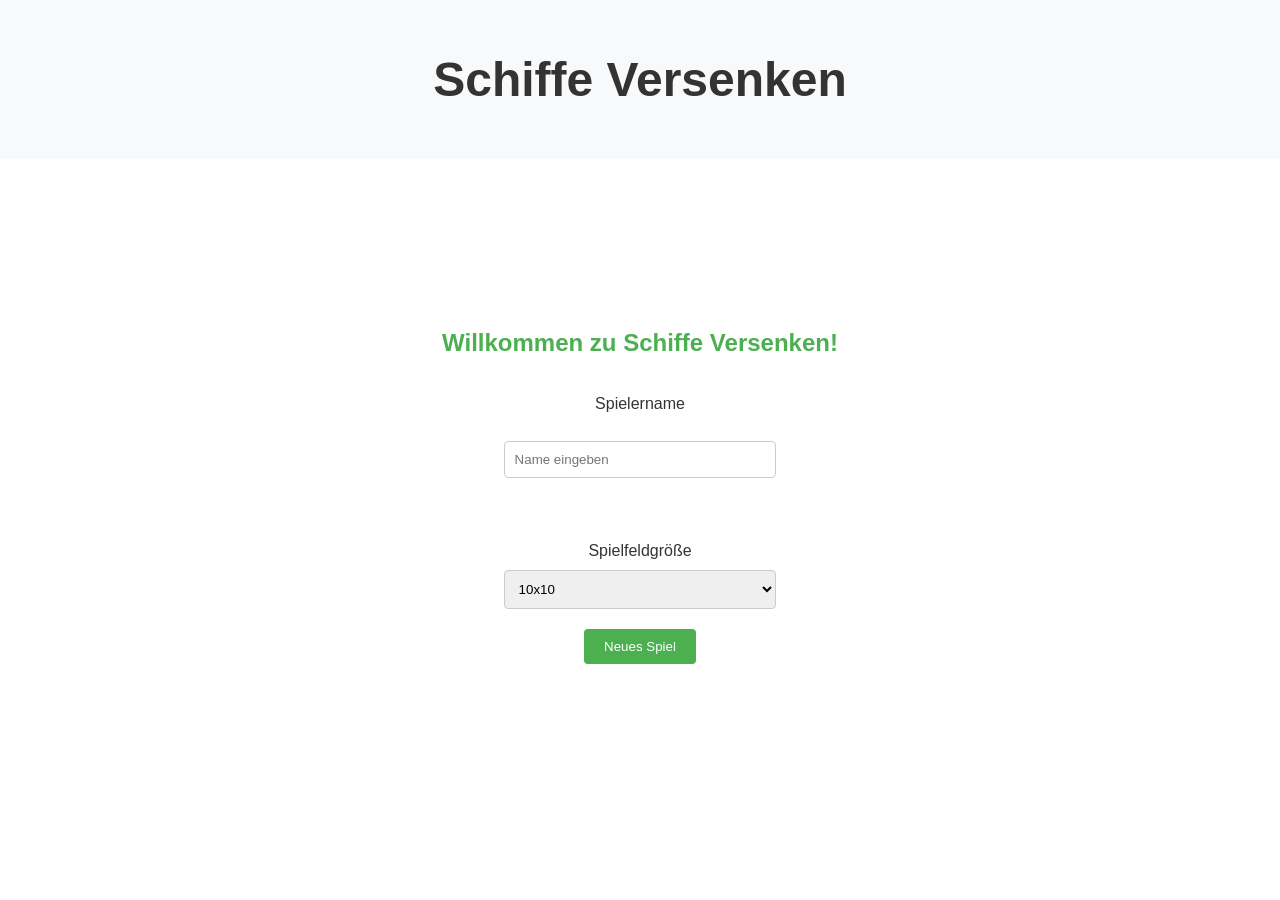
==== index.html @ b178c29c "Testing out Git repository" ====
<!DOCTYPE html>
<html lang="en">
<head>
	<meta charset="UTF-8">
	<meta name="viewport" content="width=, initial-scale=1.0">
	<title>Schiffe Versenken - Startseite</title>
	<link rel="stylesheet" href="style.css">
</head>
<body>
	<header>
		<h1>Schiffe Versenken</h1>
	</header>
	<main>
		<h2>Willkommen zu Schiffe Versenken!</h2>

		<br>

		<label for="player-name">Spielername</label>
		<br>
		<input type="text" id="player-name" placeholder="Name eingeben">
		
		<br><br><br>

		<label for="board-size">Spielfeldgröße</label>
		<select id="board-size">
			<option value="8">8x8</option>
			<option value="10" selected>10x10</option>
			<option value="12">12x12</option>
		</select>

		<button id="new-game-button">Neues Spiel</button>
	</main>	
	<script>
		document.getElementById('new-game-button').addEventListener('click', function() {
			const playerName = document.getElementById('player-name').value;
			const boardSize = document.getElementById('board-size').value;

			localStorage.setItem('playerName', playerName);
			localStorage.setItem('boardSize', boardSize);

			const url = `game.html`;
			window.location.href = url;
		});
	</script>
</body>
</html>
---- style.css ----
body {
	margin: 0;
	font-family:'Segoe UI', Tahoma, Geneva, Verdana, sans-serif;
	background-color: #ffffff;
	color: #333333;
}

main {
	padding: 20px;
	padding-top: 150px;
	display: flex;
	align-items: center;
	justify-content: center;
	flex-direction: column;
}

header {
	background-color: #f8f9fa;
	padding: 20px;
	text-align: center;
	font-size: 24px;
	font-weight: bold;
}

section {
	display: flex;
	gap: 50px;
	justify-content: center;
	align-items: center;
}

h2 {
	margin-bottom: 20px;
	color: #4CAF50;
	font-weight:600;
}

input[type="text"], input[type="password"] {
	width: 22%;
	padding: 10px;
	margin: 10px 0;
	border: 1px solid #ccc;
	border-radius: 4px;
	box-sizing: border-box;
}

select {
	width: 22%;
	padding: 10px;
	margin: 10px 0;
	border: 1px solid #ccc;
	border-radius: 4px;
	box-sizing: border-box;
}

button {
	background-color: #4CAF50;
	color: white;
	padding: 10px 20px;
	margin: 10px 0;
	border: none;
	border-radius: 4px;
	cursor: pointer;
}

button:hover {
	background-color: #45a049;
}


/* Grid Board Styles */
.gridboard {
	display: grid;
	gap: 2px;
	margin-top: 20px;
}
.grid-cell {
	width: 40px;
	height: 40px;
	background-color: #e0e0e0;
	border: 1px solid #ccc;
	display: flex;
	align-items: center;
	justify-content: center;
	cursor: pointer;
}
.grid-cell:hover {
	background-color: #d0d0d0;
}
.grid-cell.hit {
	background-color: red;
}
.grid-cell.miss {
	background-color: lightblue;
}
#displayPlayers {
	margin-top: 20px;
	font-size: 18px;
}
#player1Name, #player2Name {
	font-weight: bold;
}
#boardSizeDisplay {
	margin-top: 10px;
	font-size: 16px;
}
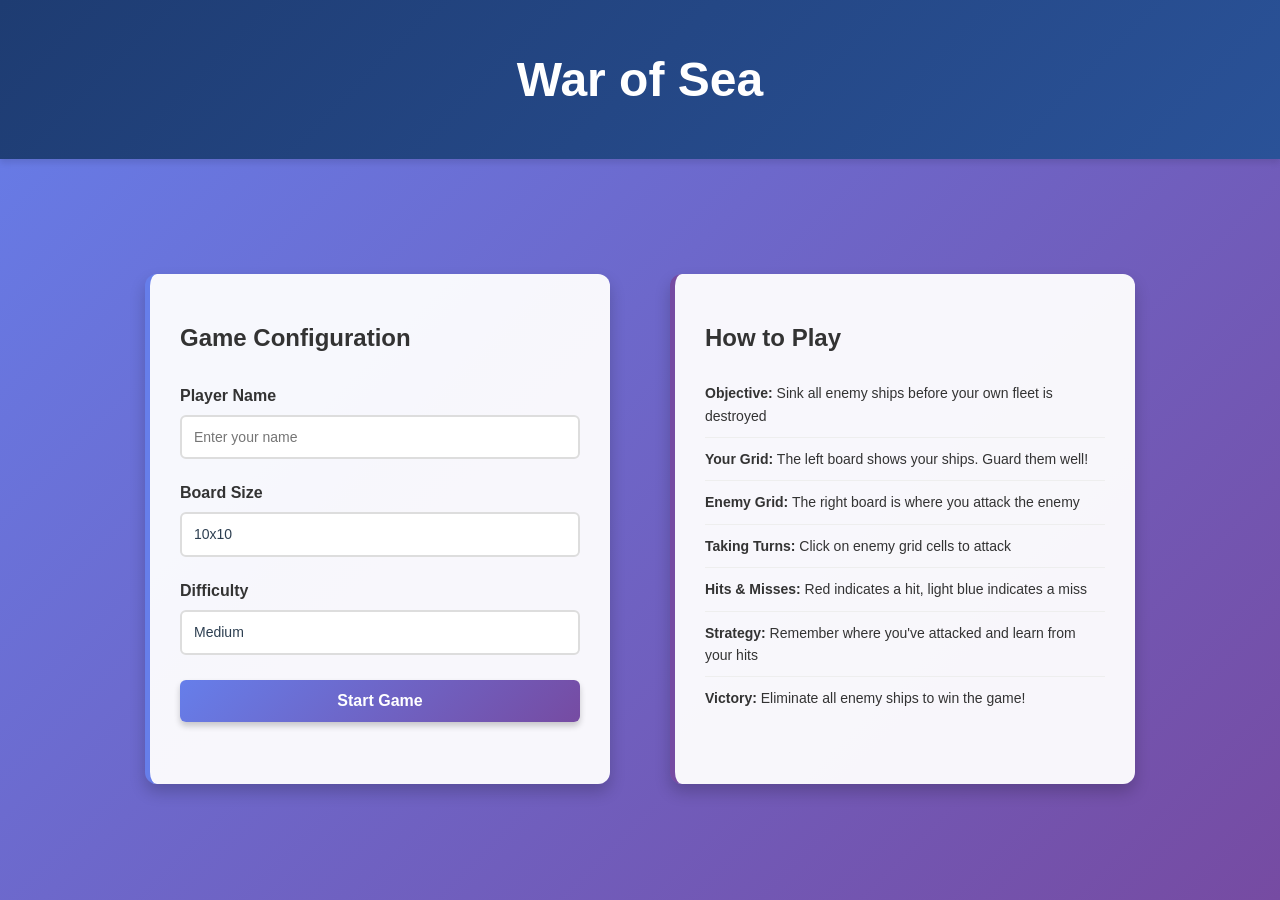
==== commit 7d3db012: "Finished the first Version" ====
--- a/index.html
+++ b/index.html
@@ -2,45 +2,134 @@
 <html lang="en">
 <head>
 	<meta charset="UTF-8">
-	<meta name="viewport" content="width=, initial-scale=1.0">
-	<title>Schiffe Versenken - Startseite</title>
+	<meta name="viewport" content="width=device-width, initial-scale=1.0">
+	<title>War of Sea - Startseite</title>
 	<link rel="stylesheet" href="style.css">
 </head>
 <body>
+
 	<header>
-		<h1>Schiffe Versenken</h1>
+		<h1>War of Sea</h1>
 	</header>
-	<main>
-		<h2>Willkommen zu Schiffe Versenken!</h2>
 
-		<br>
+	<main style="display: flex; gap: 60px; flex-direction: row; align-items: center; justify-content: center; padding-top: 20px; min-height: calc(100vh - 200px);">
 
-		<label for="player-name">Spielername</label>
-		<br>
-		<input type="text" id="player-name" placeholder="Name eingeben">
-		
-		<br><br><br>
+		<!-- Configuration Section -->
+		<div class="config-section">
+			<h2>Game Configuration</h2>
 
-		<label for="board-size">Spielfeldgröße</label>
-		<select id="board-size">
-			<option value="8">8x8</option>
-			<option value="10" selected>10x10</option>
-			<option value="12">12x12</option>
-		</select>
+			<label for="player-name">Player Name</label>
+			<input type="text" id="player-name" placeholder="Enter your name">
 
-		<button id="new-game-button">Neues Spiel</button>
-	</main>	
+			<!-- Board Size -->
+			<label>Board Size</label>
+			<div class="custom-select" id="board-size" data-value="10">
+				<div class="custom-select__trigger">
+					<span class="custom-select__value">10x10</span>
+				</div>
+				<div class="custom-select__options">
+					<div class="custom-select__option" data-value="8">8x8</div>
+					<div class="custom-select__option selected" data-value="10">10x10</div>
+					<div class="custom-select__option" data-value="12">12x12</div>
+				</div>
+			</div>
+
+			<!-- Difficulty -->
+			<label>Difficulty</label>
+			<div class="custom-select" id="difficulty" data-value="medium">
+				<div class="custom-select__trigger">
+					<span class="custom-select__value">Medium</span>
+				</div>
+				<div class="custom-select__options">
+					<div class="custom-select__option" data-value="easy">Easy</div>
+					<div class="custom-select__option selected" data-value="medium">Medium</div>
+				</div>
+			</div>
+
+			<button id="new-game-button">Start Game</button>
+		</div>
+
+		<!-- Instructions Section -->
+		<div class="instructions-section">
+			<h2>How to Play</h2>
+			<ul>
+				<li><strong>Objective:</strong> Sink all enemy ships before your own fleet is destroyed</li>
+				<li><strong>Your Grid:</strong> The left board shows your ships. Guard them well!</li>
+				<li><strong>Enemy Grid:</strong> The right board is where you attack the enemy</li>
+				<li><strong>Taking Turns:</strong> Click on enemy grid cells to attack</li>
+				<li><strong>Hits & Misses:</strong> Red indicates a hit, light blue indicates a miss</li>
+				<li><strong>Strategy:</strong> Remember where you've attacked and learn from your hits</li>
+				<li><strong>Victory:</strong> Eliminate all enemy ships to win the game!</li>
+			</ul>
+		</div>
+	</main>
+
+	<!-- Custom Select Logic -->
 	<script>
-		document.getElementById('new-game-button').addEventListener('click', function() {
+
+
+		function initCustomSelects() {
+			document.querySelectorAll('.custom-select').forEach(select => {
+				const trigger = select.querySelector('.custom-select__trigger');
+				const valueEl = select.querySelector('.custom-select__value');
+				const options = Array.from(select.querySelectorAll('.custom-select__option'));
+
+				// initialize from dataset.value if present
+				const initial = select.dataset.value;
+				let matched = options.find(o => o.dataset.value === String(initial));
+				if (!matched) matched = options.find(o => o.classList.contains('selected')) || options[0];
+
+				// set initial visual state
+				options.forEach(o => o.classList.remove('selected'));
+				if (matched) {
+					matched.classList.add('selected');
+					valueEl.textContent = matched.textContent;
+					select.dataset.value = matched.dataset.value;
+				}
+
+				trigger.addEventListener('click', (ev) => {
+					ev.stopPropagation();
+					// close other selects
+					document.querySelectorAll('.custom-select.open').forEach(s => { if (s !== select) s.classList.remove('open'); });
+					select.classList.toggle('open');
+				});
+
+				options.forEach(option => {
+					option.addEventListener('click', (e) => {
+						e.stopPropagation();
+						options.forEach(o => o.classList.remove('selected'));
+						option.classList.add('selected');
+
+						valueEl.textContent = option.textContent;
+						select.dataset.value = option.dataset.value;
+						select.classList.remove('open');
+					});
+				});
+			});
+		}
+
+		// close when clicking outside
+		document.addEventListener('click', () => {
+			document.querySelectorAll('.custom-select.open').forEach(s => s.classList.remove('open'));
+		});
+
+		// Initialize once DOM is parsed
+		document.addEventListener('DOMContentLoaded', initCustomSelects);
+
+		/* Start Game */
+		document.getElementById('new-game-button').addEventListener('click', () => {
 			const playerName = document.getElementById('player-name').value;
-			const boardSize = document.getElementById('board-size').value;
+			const boardSize = document.getElementById('board-size').dataset.value;
+			const difficulty = document.getElementById('difficulty').dataset.value;
 
 			localStorage.setItem('playerName', playerName);
 			localStorage.setItem('boardSize', boardSize);
+			localStorage.setItem('difficulty', difficulty);
 
-			const url = `game.html`;
-			window.location.href = url;
+			window.location.href = 'game.html';
 		});
+
 	</script>
+
 </body>
-</html>+</html>
--- a/style.css
+++ b/style.css
@@ -1,8 +1,9 @@
 body {
 	margin: 0;
 	font-family:'Segoe UI', Tahoma, Geneva, Verdana, sans-serif;
-	background-color: #ffffff;
+	background: linear-gradient(135deg, #667eea 0%, #764ba2 100%);
 	color: #333333;
+	min-height: 100vh;
 }
 
 main {
@@ -15,11 +16,13 @@
 }
 
 header {
-	background-color: #f8f9fa;
+	background: linear-gradient(135deg, #1e3c72 0%, #2a5298 100%);
 	padding: 20px;
 	text-align: center;
 	font-size: 24px;
 	font-weight: bold;
+	color: white;
+	box-shadow: 0 4px 6px rgba(0, 0, 0, 0.1);
 }
 
 section {
@@ -31,76 +34,366 @@
 
 h2 {
 	margin-bottom: 20px;
-	color: #4CAF50;
-	font-weight:600;
-}
-
-input[type="text"], input[type="password"] {
-	width: 22%;
-	padding: 10px;
+	color: #333;
+	font-weight: 600;
+}
+
+input[type="text"] {
+	width: 100%;
+	padding: 12px;
 	margin: 10px 0;
-	border: 1px solid #ccc;
-	border-radius: 4px;
+	border: 2px solid #ddd;
+	border-radius: 6px;
 	box-sizing: border-box;
-}
-
-select {
-	width: 22%;
-	padding: 10px;
+	font-size: 14px;
+	transition: border-color 0.3s;
+}
+
+input[type="text"]:focus {
+	outline: none;
+	border-color: #667eea;
+}
+
+/* Custom select component (replaces native select) */
+.custom-select {
+	position: relative;
+	width: 100%;
 	margin: 10px 0;
-	border: 1px solid #ccc;
-	border-radius: 4px;
-	box-sizing: border-box;
+	user-select: none;
+}
+.custom-select__trigger {
+	display: flex;
+	align-items: center;
+	gap: 10px;
+	padding: 12px;
+	background: #ffffff;
+	border: 2px solid #ddd;
+	border-radius: 6px;
+	box-shadow: none;
+	cursor: pointer;
+	font-size: 14px;
+}
+.custom-select__value {
+	flex: 1;
+	color: #2c3e50;
+	font-weight: 500;
+	font-size: 14px;
+	font-family: inherit;
+	line-height: 1.2;
+}
+.custom-select.open .custom-select__trigger {
+	box-shadow: 0 8px 20px rgba(102,126,234,0.12);
+}
+.custom-select__options {
+	position: absolute;
+ 	left: 0;
+ 	right: 0;
+ 	top: 100%;
+ 	margin-top: 8px;
+ 	background: linear-gradient(180deg, rgba(246,248,255,0.98) 0%, rgba(236,241,255,0.98) 100%);
+ 	border: 1px solid rgba(102,126,234,0.12);
+ 	border-radius: 10px;
+ 	padding: 8px;
+ 	box-shadow: 0 10px 26px rgba(29,29,41,0.12);
+ 	z-index: 40;
+ 	transform-origin: top center;
+ 	transform: scaleY(0);
+ 	transition: transform 160ms ease, opacity 160ms ease;
+ 	opacity: 0;
+ 	pointer-events: none;
+}
+.custom-select.open .custom-select__options {
+	transform: scaleY(1);
+	opacity: 1;
+	pointer-events: auto;
+}
+.custom-select__option {
+	padding: 10px 14px;
+	color: #2c3e50;
+	border-radius: 6px;
+	margin: 6px 0;
+	cursor: pointer;
+	transition: background 0.15s;
+	font-weight: 500;
+	font-size: 14px;
+	font-family: inherit;
+	line-height: 1.2;
+}
+.custom-select__option:hover {
+	background: rgba(102,126,234,0.08);
+	color: #667eea;
+}
+.custom-select__option.selected {
+	background: linear-gradient(135deg, #667eea 0%, #764ba2 100%);
+	color: #ffffff;
 }
 
 button {
-	background-color: #4CAF50;
+	background: linear-gradient(135deg, #667eea 0%, #764ba2 100%);
 	color: white;
-	padding: 10px 20px;
-	margin: 10px 0;
+	padding: 12px 30px;
+	margin: 15px 0;
 	border: none;
-	border-radius: 4px;
-	cursor: pointer;
+	border-radius: 6px;
+	cursor: pointer;
+	font-weight: 600;
+	font-size: 16px;
+	box-shadow: 0 4px 6px rgba(0, 0, 0, 0.2);
+	transition: transform 0.2s;
 }
 
 button:hover {
-	background-color: #45a049;
+	transform: translateY(-2px);
+	box-shadow: 0 6px 12px rgba(0, 0, 0, 0.3);
 }
 
 
 /* Grid Board Styles */
 .gridboard {
 	display: grid;
-	gap: 2px;
+	gap: 3px;
 	margin-top: 20px;
-}
+	padding: 15px;
+	background: rgba(255, 255, 255, 0.1);
+	border-radius: 8px;
+	box-shadow: 0 8px 16px rgba(0, 0, 0, 0.2), inset 0 1px 0 rgba(255, 255, 255, 0.3);
+	backdrop-filter: blur(10px);
+}
+.grid-label {
+	position: absolute;
+	top: -40px;
+	left: 50%;
+	transform: translateX(-50%);
+	font-weight: 700;
+	font-size: 18px;
+	color: #2c3e50;
+	text-transform: uppercase;
+	letter-spacing: 2px;
+	text-shadow: 1px 1px 2px rgba(0, 0, 0, 0.1);
+}
+
+.ships-count {
+	position: absolute;
+	top: -10px;
+	left: 50%;
+	transform: translateX(-50%);
+	font-weight: 600;
+	font-size: 14px;
+	color: #ffffff;
+	background: linear-gradient(135deg, #667eea 0%, #764ba2 100%);
+	padding: 10px 20px;
+	border-radius: 20px;
+	box-shadow: 0 2px 8px rgba(0, 0, 0, 0.2);
+	white-space: nowrap;
+}
+
+/* Configuration and Instructions Sections */
+.config-section,
+.instructions-section {
+	background-color: rgba(255, 255, 255, 0.95);
+	border-radius: 12px;
+	padding: 30px;
+	box-shadow: 0 8px 16px rgba(0, 0, 0, 0.2);
+	flex: 1;
+	max-width: 400px;
+	min-height: 450px;
+	display: flex;
+	flex-direction: column;
+}
+
+.config-section {
+	border-left: 5px solid #667eea;
+}
+
+.instructions-section {
+	border-left: 5px solid #764ba2;
+}
+
+.instructions-section ul {
+	list-style: none;
+	padding: 0;
+	margin: 0;
+}
+
+.instructions-section li {
+	padding: 10px 0;
+	border-bottom: 1px solid #eee;
+	font-size: 14px;
+	line-height: 1.6;
+	color: #333;
+}
+
+.instructions-section li:last-child {
+	border-bottom: none;
+}
+
+.config-section label,
+.instructions-section label {
+	display: block;
+	margin-top: 15px;
+	font-weight: 600;
+	color: #333;
+}
+
+.config-section label:first-child,
+.instructions-section label:first-child {
+	margin-top: 0;
+}
+
 .grid-cell {
 	width: 40px;
 	height: 40px;
-	background-color: #e0e0e0;
-	border: 1px solid #ccc;
-	display: flex;
-	align-items: center;
-	justify-content: center;
-	cursor: pointer;
+	background: linear-gradient(135deg, #e8f4f8 0%, #d4e8f0 100%);
+	border: 2px solid #a0c4d4;
+	display: flex;
+	align-items: center;
+	justify-content: center;
+	cursor: pointer;
+	border-radius: 4px;
+	transition: all 0.2s ease;
+	box-shadow: inset 0 1px 2px rgba(255, 255, 255, 0.5), 0 2px 4px rgba(0, 0, 0, 0.1);
+	font-weight: bold;
+	font-size: 12px;
 }
 .grid-cell:hover {
-	background-color: #d0d0d0;
-}
+	background: linear-gradient(135deg, #d4e8f0 0%, #c0dce8 100%);
+	transform: scale(1.05);
+	box-shadow: inset 0 1px 2px rgba(255, 255, 255, 0.5), 0 4px 8px rgba(0, 0, 0, 0.2);
+}
+.grid-cell.ship {
+	background: linear-gradient(135deg, #1a1a1a 0%, #333333 100%);
+	border-color: #000;
+	box-shadow: inset 0 1px 2px rgba(255, 255, 255, 0.2), 0 2px 4px rgba(0, 0, 0, 0.3);
+	color: #fff;
+}
+.grid-cell.ship:hover {
+	background: linear-gradient(135deg, #2a2a2a 0%, #444444 100%);
+}	
 .grid-cell.hit {
-	background-color: red;
+	background: linear-gradient(135deg, #ff4444 0%, #cc0000 100%);
+	border-color: #990000;
+	box-shadow: inset 0 1px 2px rgba(255, 200, 200, 0.5), 0 2px 4px rgba(200, 0, 0, 0.3);
+	color: white;
+	content: '✕';
+}
+.grid-cell.hit:hover {
+	background: linear-gradient(135deg, #ff6666 0%, #dd2222 100%);
 }
 .grid-cell.miss {
-	background-color: lightblue;
-}
-#displayPlayers {
-	margin-top: 20px;
+	background: linear-gradient(135deg, #87ceeb 0%, #4db8e8 100%);
+	border-color: #1e90ff;
+	box-shadow: inset 0 1px 2px rgba(255, 255, 255, 0.7), 0 2px 4px rgba(30, 144, 255, 0.2);
+	color: #0047ab;
+	content: '○';
+}
+.grid-cell.miss:hover {
+	background: linear-gradient(135deg, #a0d8f7 0%, #6ec7f0 100%);
+}
+.grid-cell.sunk {
+	background: linear-gradient(135deg, #8b0000 0%, #660000 100%);
+	border-color: #440000;
+	box-shadow: inset 0 1px 2px rgba(255, 100, 100, 0.3), 0 2px 4px rgba(136, 0, 0, 0.4);
+	color: #fff;
+}
+.grid-cell.sunk:hover {
+	background: linear-gradient(135deg, #a01010 0%, #770000 100%);
+}
+
+/* Winner Modal */
+.winner-modal {
+	position: fixed;
+	top: 0;
+	left: 0;
+	right: 0;
+	bottom: 0;
+	background: rgba(0, 0, 0, 0.6);
+	display: flex;
+	align-items: center;
+	justify-content: center;
+	z-index: 1000;
+	backdrop-filter: blur(4px);
+}
+
+.winner-modal.hidden {
+	display: none;
+}
+
+.winner-container {
+	background: linear-gradient(135deg, #ffffff 0%, #f8faff 100%);
+	border-radius: 16px;
+	padding: 60px 40px;
+	max-width: 500px;
+	text-align: center;
+	box-shadow: 0 20px 60px rgba(0, 0, 0, 0.3);
+	animation: scaleIn 0.3s ease;
+}
+
+@keyframes scaleIn {
+	from {
+		transform: scale(0.9);
+		opacity: 0;
+	}
+	to {
+		transform: scale(1);
+		opacity: 1;
+	}
+}
+
+.winner-icon {
+	width: 128px;
+	height: 128px;
+	margin-bottom: 20px;
+}
+
+.winner-title {
+	font-size: 42px;
+	font-weight: 700;
+	color: #667eea;
+	margin: 0 0 20px 0;
+	text-transform: uppercase;
+	letter-spacing: 2px;
+}
+
+.winner-message {
 	font-size: 18px;
-}
-#player1Name, #player2Name {
-	font-weight: bold;
-}
-#boardSizeDisplay {
-	margin-top: 10px;
+	color: #333;
+	margin: 0 0 40px 0;
+	line-height: 1.6;
+}
+
+.winner-buttons {
+	display: flex;
+	gap: 15px;
+	justify-content: center;
+}
+
+.winner-btn {
+	background: linear-gradient(135deg, #667eea 0%, #764ba2 100%);
+	color: white;
+	border: none;
+	padding: 14px 32px;
 	font-size: 16px;
-}+	font-weight: 600;
+	border-radius: 8px;
+	cursor: pointer;
+	transition: all 0.3s ease;
+	box-shadow: 0 8px 16px rgba(102, 126, 234, 0.3);
+}
+
+.winner-btn:hover {
+	transform: translateY(-2px);
+	box-shadow: 0 12px 24px rgba(102, 126, 234, 0.4);
+}
+
+.winner-btn.secondary {
+	background: linear-gradient(135deg, #e8f0ff 0%, #f0f7ff 100%);
+	color: #667eea;
+	border: 2px solid #667eea;
+	box-shadow: none;
+}
+
+.winner-btn.secondary:hover {
+	background: linear-gradient(135deg, #d4e5ff 0%, #e8efff 100%);
+	box-shadow: 0 6px 16px rgba(102, 126, 234, 0.2);
+}
+
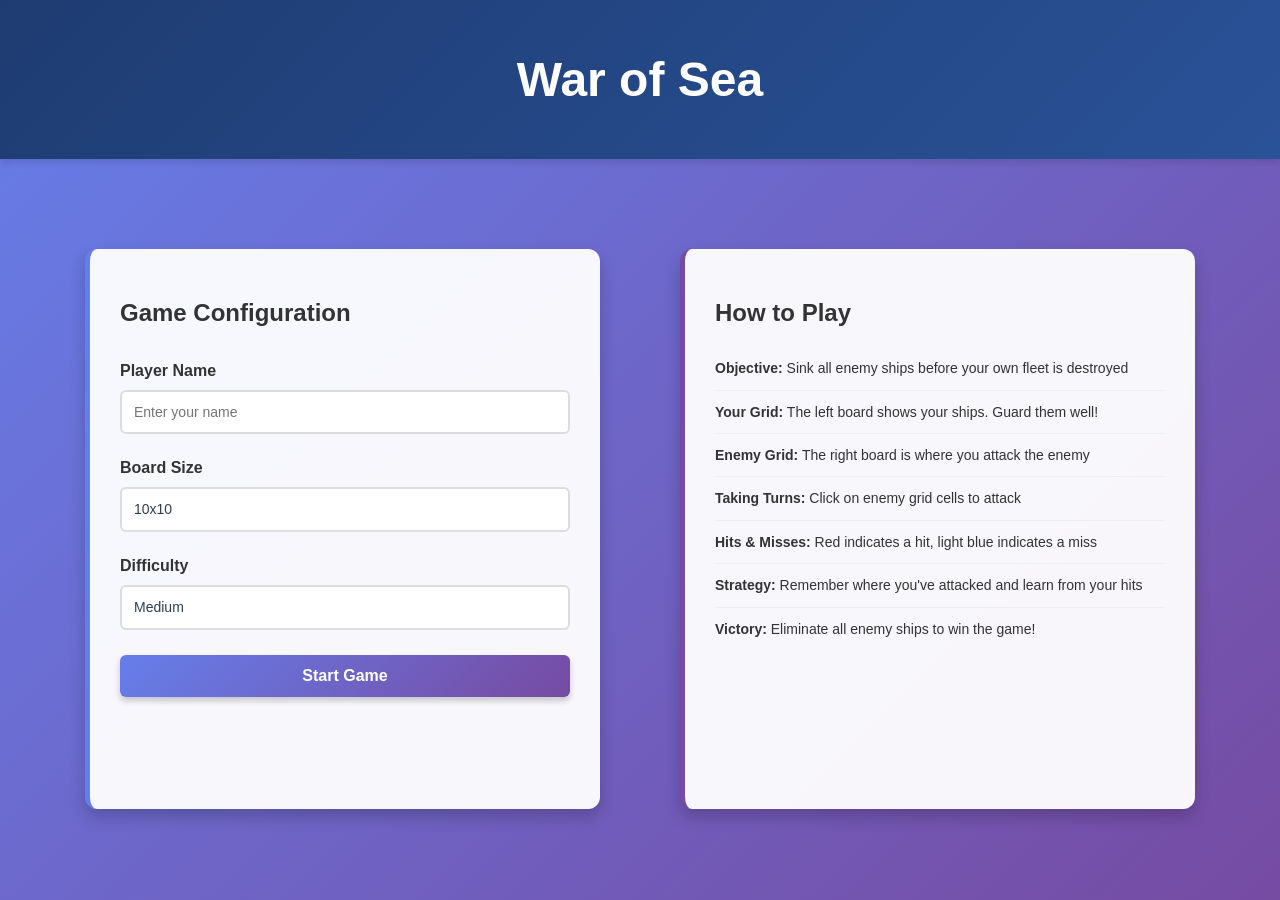
==== commit fc7ceeb1: "Added responsiveness" ====
--- a/index.html
+++ b/index.html
@@ -12,7 +12,7 @@
 		<h1>War of Sea</h1>
 	</header>
 
-	<main style="display: flex; gap: 60px; flex-direction: row; align-items: center; justify-content: center; padding-top: 20px; min-height: calc(100vh - 200px);">
+	<main class="home-main">
 
 		<!-- Configuration Section -->
 		<div class="config-section">
--- a/style.css
+++ b/style.css
@@ -397,3 +397,298 @@
 	box-shadow: 0 6px 16px rgba(102, 126, 234, 0.2);
 }
 
+/* Responsive Styles */
+
+/* Home Page Layout */
+.home-main {
+	display: flex;
+	gap: 60px;
+	flex-direction: row;
+	align-items: center;
+	justify-content: center;
+	padding-top: 20px;
+	min-height: calc(100vh - 200px);
+	flex-wrap: wrap;
+}
+
+/* Game Page Layout */
+.game-main {
+	display: flex;
+	flex-direction: row;
+	gap: 40px;
+	justify-content: center;
+	align-items: flex-start;
+	flex-wrap: wrap;
+	padding: 20px;
+}
+
+.game-board-container {
+	position: relative;
+}
+
+/* Tablet and smaller screens: 768px and below */
+@media (max-width: 768px) {
+	main {
+		padding: 20px;
+		padding-top: 120px;
+	}
+
+	header {
+		padding: 15px;
+		font-size: 20px;
+	}
+
+	.home-main {
+		gap: 30px;
+		flex-direction: column;
+		padding-top: 10px;
+		min-height: auto;
+	}
+
+	.config-section,
+	.instructions-section {
+		max-width: 100%;
+		width: 100%;
+		min-height: auto;
+		padding: 25px;
+	}
+
+	section {
+		gap: 30px;
+	}
+
+	.grid-cell {
+		width: 35px;
+		height: 35px;
+		font-size: 11px;
+	}
+
+	.gridboard {
+		padding: 12px;
+		gap: 2px;
+	}
+
+	.game-main {
+		gap: 20px;
+		padding: 15px;
+	}
+
+	.instructions-section ul {
+		margin: 0;
+	}
+
+	.instructions-section li {
+		padding: 8px 0;
+		font-size: 13px;
+	}
+}
+
+/* Small phones: 480px and below */
+@media (max-width: 480px) {
+	body {
+		font-size: 14px;
+	}
+
+	main {
+		padding: 15px;
+		padding-top: 100px;
+	}
+
+	header {
+		padding: 12px;
+		font-size: 18px;
+	}
+
+	h2 {
+		font-size: 18px;
+		margin-bottom: 15px;
+	}
+
+	.home-main {
+		gap: 20px;
+		min-height: auto;
+	}
+
+	.config-section,
+	.instructions-section {
+		max-width: 100%;
+		width: 100%;
+		min-height: auto;
+		padding: 20px;
+		flex: none;
+	}
+
+	input[type="text"] {
+		padding: 10px;
+		font-size: 13px;
+	}
+
+	button,
+	.winner-btn {
+		padding: 10px 24px;
+		font-size: 14px;
+		margin: 12px 0;
+	}
+
+	.custom-select__trigger,
+	.custom-select__option {
+		padding: 10px 12px;
+		font-size: 13px;
+	}
+
+	.grid-cell {
+		width: 32px;
+		height: 32px;
+		font-size: 10px;
+	}
+
+	.gridboard {
+		padding: 10px;
+		gap: 2px;
+		margin-top: 15px;
+	}
+
+	.game-main {
+		gap: 15px;
+		flex-direction: column;
+		padding: 12px;
+	}
+
+	.game-board-container {
+		width: 100%;
+		max-width: 100%;
+	}
+
+	.ships-count {
+		font-size: 12px;
+		padding: 8px 16px;
+		top: -8px;
+	}
+
+	.grid-label {
+		font-size: 14px;
+		top: -35px;
+	}
+
+	.instructions-section ul {
+		margin: 0;
+		padding: 0;
+	}
+
+	.instructions-section li {
+		padding: 7px 0;
+		font-size: 12px;
+		line-height: 1.5;
+	}
+
+	.winner-container {
+		padding: 40px 25px;
+		max-width: 90%;
+		border-radius: 12px;
+	}
+
+	.winner-icon {
+		width: 100px;
+		height: 100px;
+		margin-bottom: 15px;
+	}
+
+	.winner-title {
+		font-size: 32px;
+		margin-bottom: 15px;
+	}
+
+	.winner-message {
+		font-size: 14px;
+		margin-bottom: 30px;
+	}
+
+	.winner-buttons {
+		flex-direction: column;
+		gap: 10px;
+	}
+
+	.winner-btn {
+		width: 100%;
+		padding: 12px 20px;
+		font-size: 14px;
+	}
+
+	.custom-select__options {
+		margin-top: 4px;
+		padding: 6px;
+	}
+
+	section {
+		gap: 20px;
+		flex-direction: column;
+	}
+}
+
+/* Extra small phones: 360px and below */
+@media (max-width: 360px) {
+	header {
+		font-size: 16px;
+		padding: 10px;
+	}
+
+	main {
+		padding-top: 90px;
+		padding: 10px;
+	}
+
+	h2 {
+		font-size: 16px;
+	}
+
+	.config-section,
+	.instructions-section {
+		padding: 15px;
+	}
+
+	.grid-cell {
+		width: 28px;
+		height: 28px;
+		font-size: 9px;
+	}
+
+	button,
+	.winner-btn {
+		padding: 8px 16px;
+		font-size: 12px;
+	}
+
+	.winner-container {
+		padding: 30px 20px;
+	}
+
+	.winner-title {
+		font-size: 26px;
+	}
+
+	.winner-message {
+		font-size: 13px;
+	}
+}
+
+/* Large screens and desktops: 1024px and above */
+@media (min-width: 1024px) {
+	main {
+		padding-top: 150px;
+	}
+
+	.config-section,
+	.instructions-section {
+		max-width: 450px;
+		min-height: 500px;
+	}
+
+	.home-main {
+		gap: 80px;
+	}
+
+	.game-main {
+		gap: 50px;
+	}
+}
+
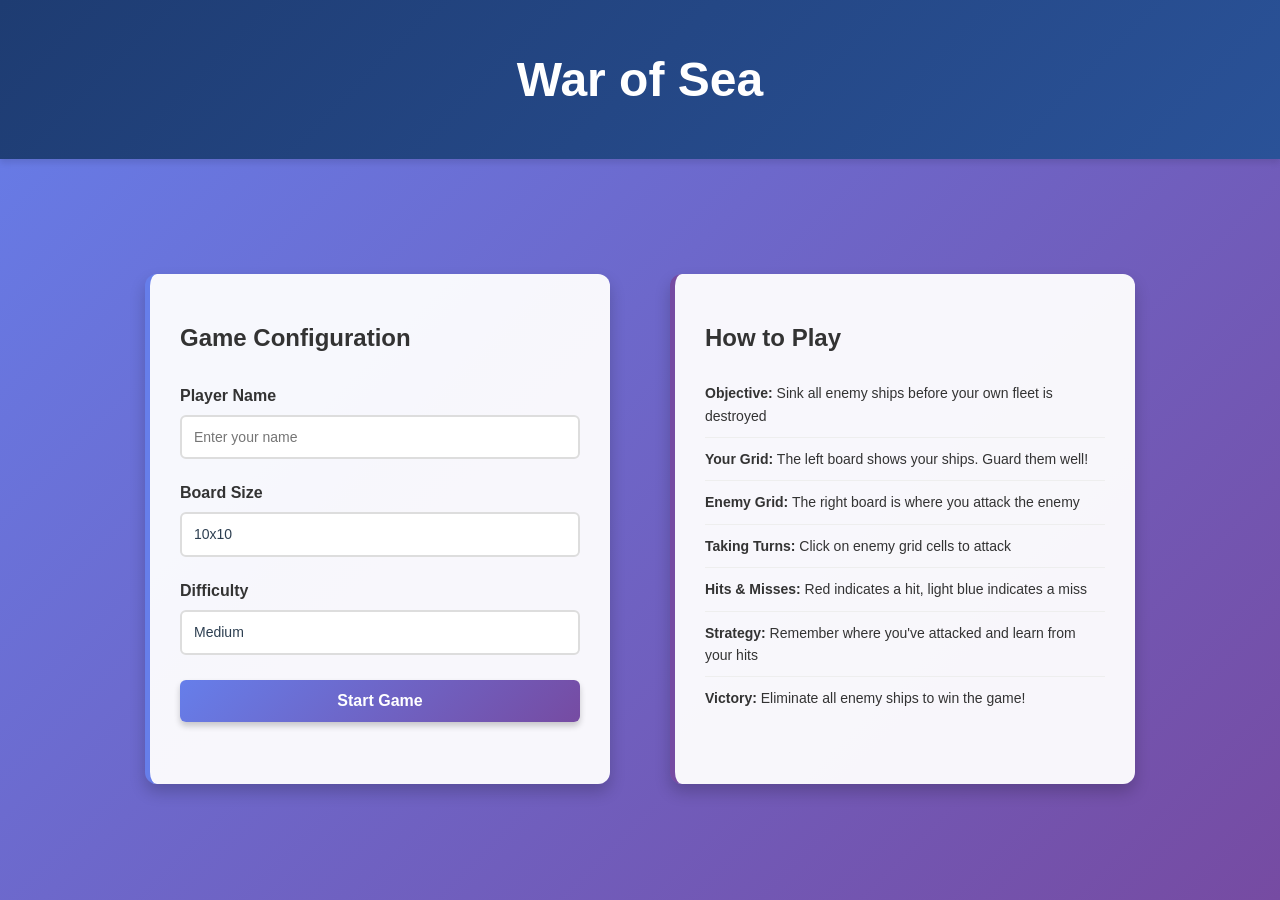
==== commit c806c860: "Deleted responsiveness" ====
--- a/index.html
+++ b/index.html
@@ -5,6 +5,7 @@
 	<meta name="viewport" content="width=device-width, initial-scale=1.0">
 	<title>War of Sea - Startseite</title>
 	<link rel="stylesheet" href="style.css">
+	<link rel="stylesheet" href="responsiveness.css">
 </head>
 <body>
 
@@ -12,7 +13,7 @@
 		<h1>War of Sea</h1>
 	</header>
 
-	<main class="home-main">
+	<main style="display: flex; gap: 60px; flex-direction: row; align-items: center; justify-content: center; padding-top: 20px; min-height: calc(100vh - 200px);">
 
 		<!-- Configuration Section -->
 		<div class="config-section">
--- a/style.css
+++ b/style.css
@@ -397,298 +397,7 @@
 	box-shadow: 0 6px 16px rgba(102, 126, 234, 0.2);
 }
 
-/* Responsive Styles */
-
-/* Home Page Layout */
-.home-main {
-	display: flex;
-	gap: 60px;
-	flex-direction: row;
-	align-items: center;
-	justify-content: center;
-	padding-top: 20px;
-	min-height: calc(100vh - 200px);
-	flex-wrap: wrap;
-}
-
-/* Game Page Layout */
-.game-main {
-	display: flex;
-	flex-direction: row;
-	gap: 40px;
-	justify-content: center;
-	align-items: flex-start;
-	flex-wrap: wrap;
-	padding: 20px;
-}
-
-.game-board-container {
-	position: relative;
-}
-
-/* Tablet and smaller screens: 768px and below */
-@media (max-width: 768px) {
-	main {
-		padding: 20px;
-		padding-top: 120px;
-	}
-
-	header {
-		padding: 15px;
-		font-size: 20px;
-	}
-
-	.home-main {
-		gap: 30px;
-		flex-direction: column;
-		padding-top: 10px;
-		min-height: auto;
-	}
-
-	.config-section,
-	.instructions-section {
-		max-width: 100%;
-		width: 100%;
-		min-height: auto;
-		padding: 25px;
-	}
-
-	section {
-		gap: 30px;
-	}
-
-	.grid-cell {
-		width: 35px;
-		height: 35px;
-		font-size: 11px;
-	}
-
-	.gridboard {
-		padding: 12px;
-		gap: 2px;
-	}
-
-	.game-main {
-		gap: 20px;
-		padding: 15px;
-	}
-
-	.instructions-section ul {
-		margin: 0;
-	}
-
-	.instructions-section li {
-		padding: 8px 0;
-		font-size: 13px;
-	}
-}
-
-/* Small phones: 480px and below */
-@media (max-width: 480px) {
-	body {
-		font-size: 14px;
-	}
-
-	main {
-		padding: 15px;
-		padding-top: 100px;
-	}
-
-	header {
-		padding: 12px;
-		font-size: 18px;
-	}
-
-	h2 {
-		font-size: 18px;
-		margin-bottom: 15px;
-	}
-
-	.home-main {
-		gap: 20px;
-		min-height: auto;
-	}
-
-	.config-section,
-	.instructions-section {
-		max-width: 100%;
-		width: 100%;
-		min-height: auto;
-		padding: 20px;
-		flex: none;
-	}
-
-	input[type="text"] {
-		padding: 10px;
-		font-size: 13px;
-	}
-
-	button,
-	.winner-btn {
-		padding: 10px 24px;
-		font-size: 14px;
-		margin: 12px 0;
-	}
-
-	.custom-select__trigger,
-	.custom-select__option {
-		padding: 10px 12px;
-		font-size: 13px;
-	}
-
-	.grid-cell {
-		width: 32px;
-		height: 32px;
-		font-size: 10px;
-	}
-
-	.gridboard {
-		padding: 10px;
-		gap: 2px;
-		margin-top: 15px;
-	}
-
-	.game-main {
-		gap: 15px;
-		flex-direction: column;
-		padding: 12px;
-	}
-
-	.game-board-container {
-		width: 100%;
-		max-width: 100%;
-	}
-
-	.ships-count {
-		font-size: 12px;
-		padding: 8px 16px;
-		top: -8px;
-	}
-
-	.grid-label {
-		font-size: 14px;
-		top: -35px;
-	}
-
-	.instructions-section ul {
-		margin: 0;
-		padding: 0;
-	}
-
-	.instructions-section li {
-		padding: 7px 0;
-		font-size: 12px;
-		line-height: 1.5;
-	}
-
-	.winner-container {
-		padding: 40px 25px;
-		max-width: 90%;
-		border-radius: 12px;
-	}
-
-	.winner-icon {
-		width: 100px;
-		height: 100px;
-		margin-bottom: 15px;
-	}
-
-	.winner-title {
-		font-size: 32px;
-		margin-bottom: 15px;
-	}
-
-	.winner-message {
-		font-size: 14px;
-		margin-bottom: 30px;
-	}
-
-	.winner-buttons {
-		flex-direction: column;
-		gap: 10px;
-	}
-
-	.winner-btn {
-		width: 100%;
-		padding: 12px 20px;
-		font-size: 14px;
-	}
-
-	.custom-select__options {
-		margin-top: 4px;
-		padding: 6px;
-	}
-
-	section {
-		gap: 20px;
-		flex-direction: column;
-	}
-}
-
-/* Extra small phones: 360px and below */
-@media (max-width: 360px) {
-	header {
-		font-size: 16px;
-		padding: 10px;
-	}
-
-	main {
-		padding-top: 90px;
-		padding: 10px;
-	}
-
-	h2 {
-		font-size: 16px;
-	}
-
-	.config-section,
-	.instructions-section {
-		padding: 15px;
-	}
-
-	.grid-cell {
-		width: 28px;
-		height: 28px;
-		font-size: 9px;
-	}
-
-	button,
-	.winner-btn {
-		padding: 8px 16px;
-		font-size: 12px;
-	}
-
-	.winner-container {
-		padding: 30px 20px;
-	}
-
-	.winner-title {
-		font-size: 26px;
-	}
-
-	.winner-message {
-		font-size: 13px;
-	}
-}
-
-/* Large screens and desktops: 1024px and above */
-@media (min-width: 1024px) {
-	main {
-		padding-top: 150px;
-	}
-
-	.config-section,
-	.instructions-section {
-		max-width: 450px;
-		min-height: 500px;
-	}
-
-	.home-main {
-		gap: 80px;
-	}
-
-	.game-main {
-		gap: 50px;
-	}
-}
-
+
+
+
+
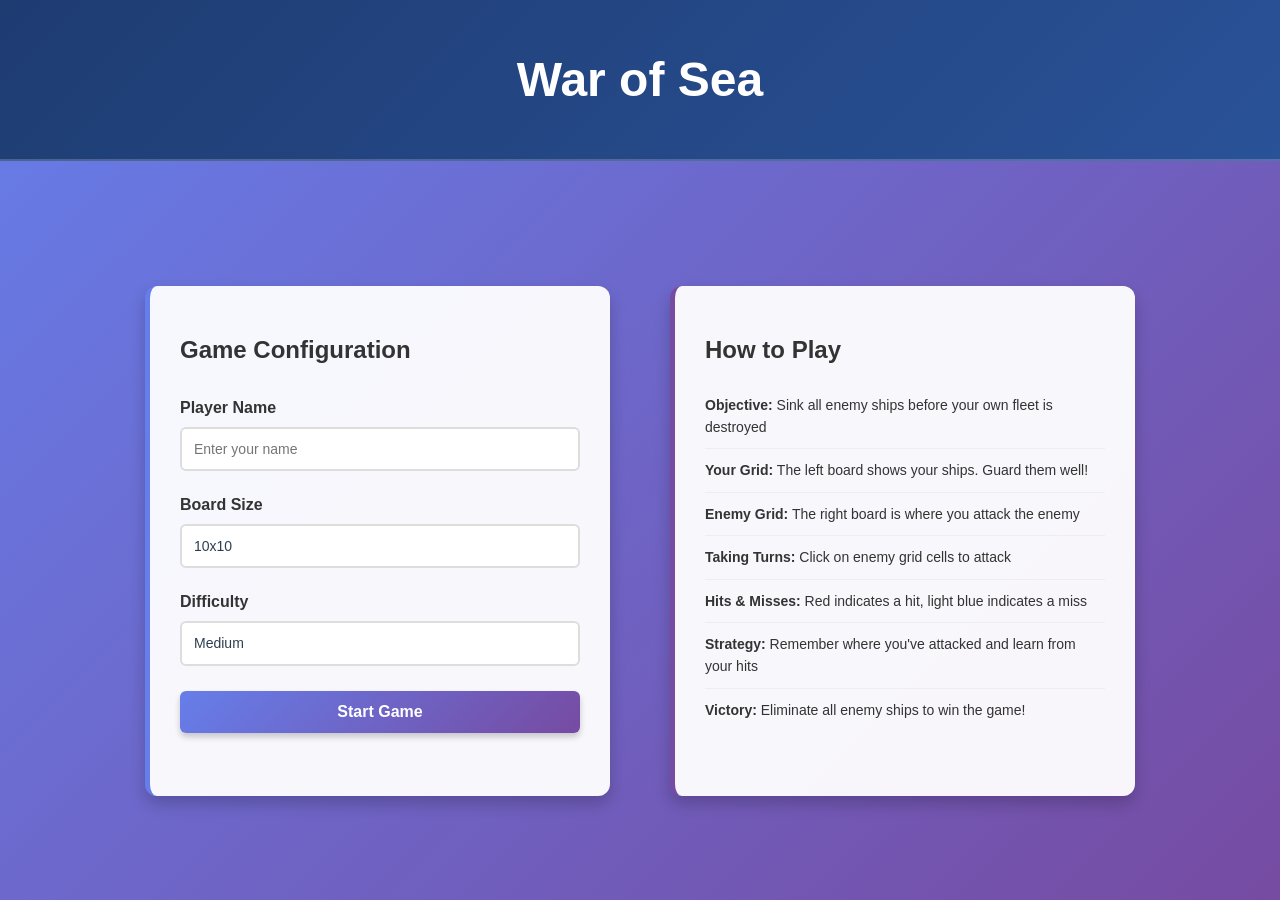
==== commit f57c870b: "Fixed bugs" ====
--- a/index.html
+++ b/index.html
@@ -13,7 +13,7 @@
 		<h1>War of Sea</h1>
 	</header>
 
-	<main style="display: flex; gap: 60px; flex-direction: row; align-items: center; justify-content: center; padding-top: 20px; min-height: calc(100vh - 200px);">
+	<main id="configuration-alignment" style="display: flex; gap: 60px; flex-direction: row; align-items: center; justify-content: center; padding-top: 20px; min-height: calc(100vh - 200px);">
 
 		<!-- Configuration Section -->
 		<div class="config-section">
@@ -44,6 +44,7 @@
 				<div class="custom-select__options">
 					<div class="custom-select__option" data-value="easy">Easy</div>
 					<div class="custom-select__option selected" data-value="medium">Medium</div>
+					<div class="custom-select__option" data-value="hard">Hard</div>
 				</div>
 			</div>
 
--- a/style.css
+++ b/style.css
@@ -1,29 +1,32 @@
 body {
 	margin: 0;
-	font-family:'Segoe UI', Tahoma, Geneva, Verdana, sans-serif;
-	background: linear-gradient(135deg, #667eea 0%, #764ba2 100%);
+	min-height: 100vh;
+	display: flex;
+	flex-direction: column;
+	font-family:'Segoe UI', Tahoma, Geneva, Verdana, sans-serif; 
+	background: linear-gradient(135deg, #667eea 0%, #764ba2 100%); 
 	color: #333333;
-	min-height: 100vh;
-}
-
-main {
-	padding: 20px;
-	padding-top: 150px;
-	display: flex;
-	align-items: center;
-	justify-content: center;
-	flex-direction: column;
 }
 
 header {
+	flex-shrink: 0;
 	background: linear-gradient(135deg, #1e3c72 0%, #2a5298 100%);
 	padding: 20px;
-	text-align: center;
+	color: white;
 	font-size: 24px;
 	font-weight: bold;
-	color: white;
-	box-shadow: 0 4px 6px rgba(0, 0, 0, 0.1);
-}
+	text-align: center;
+	border-bottom: 2px solid rgba(255, 255, 255, 0.2);
+}
+
+main {
+	flex: 1;
+	display: flex;
+	align-items: center;
+	justify-content: center;
+	flex-direction: column;
+}
+
 
 section {
 	display: flex;
@@ -149,6 +152,14 @@
 
 
 /* Grid Board Styles */
+.table-alignment {
+	display: flex;
+	flex-direction: row;
+	gap: 50px;
+	justify-content: center;
+	align-items: center;
+}
+
 .gridboard {
 	display: grid;
 	gap: 3px;
@@ -241,8 +252,8 @@
 }
 
 .grid-cell {
-	width: 40px;
-	height: 40px;
+	width: 45px;
+	height: 45px;
 	background: linear-gradient(135deg, #e8f4f8 0%, #d4e8f0 100%);
 	border: 2px solid #a0c4d4;
 	display: flex;
@@ -395,9 +406,4 @@
 .winner-btn.secondary:hover {
 	background: linear-gradient(135deg, #d4e5ff 0%, #e8efff 100%);
 	box-shadow: 0 6px 16px rgba(102, 126, 234, 0.2);
-}
-
-
-
-
-
+}
--- a/responsiveness.css
+++ b/responsiveness.css
@@ -0,0 +1,187 @@
+/* Extra small screens (phones, 600px and below) */ 
+@media (max-width: 600px) { 
+	header { 
+		font-size: 14px;
+		padding: 5px; 
+	} /* index.html */ 
+	#configuration-alignment { 
+		flex-direction: column !important;
+		padding: 38px 10px !important; 
+		gap: 20px !important; 
+	} 
+	.config-section, 
+	.instructions-section { 
+		margin: 0 auto !important; 
+		width: 100% !important; 
+		min-height: auto !important; 
+		padding: 15px !important; 
+		padding-top: 5px !important; 
+	} 
+	.config-section label, .instructions-section label { 
+		font-size: 14px !important; 
+		margin-top: 5px; 
+	} 
+	button { 
+		font-size: 14px !important; 
+		padding: 10px 16px !important; 
+	} 
+	h2 { 
+		font-size: 22px !important; 
+		margin-bottom: 10px !important; 
+	} 
+	/* game.html */ 
+	.table-alignment { 
+		flex-direction: column; 
+		justify-content: center; 
+		align-items: center; 
+		gap: 20px; 
+		padding-top: 30px; 
+		padding-bottom: 0; 
+	} 
+	.grid-label { 
+		font-size: 14px; 
+	}
+	.gridboard { 
+		gap: 2px; 
+		margin-top: 10px; 
+		padding: 10px; 
+	} 
+	.ships-count { 
+		font-size: 12px; 
+		padding: 4px 8px; 
+	} 
+}
+
+/* Tablets in portrait (601px to 1024px) */
+@media (min-width: 601px) and (max-width: 1024px) and (orientation: portrait) {
+	header {
+		font-size: 16px;
+		padding: 10px;
+	}
+
+	#configuration-alignment {
+		flex-direction: column;
+		padding: 50px 40px;
+		gap: 30px;
+	}
+
+	.config-section,
+	.instructions-section {
+		width: 100%;
+		max-width: 800px;
+		padding: 25px;
+	}
+
+	h2 {
+		font-size: 28px;
+	}
+
+	button {
+		font-size: 16px;
+		padding: 14px 22px;
+		width: auto;
+	}
+
+	/* game.html */
+	.table-alignment {
+		flex-direction: column;
+		gap: 40px;
+	}
+
+	.gridboard {
+		gap: 5px;
+		padding: 18px;
+	}
+
+	.grid-cell {
+		width: 40px;
+		height: 40px;
+		font-size: 12px;
+	}
+
+	.ships-count {
+		font-size: 14px;
+	}
+}
+
+/* Tablets in landscape (601px to 1024px) */
+@media (min-width: 601px) and (max-width: 1024px) and (orientation: landscape) {
+	header {
+		font-size: 17px;
+		padding: 12px;
+	}
+
+	#configuration-alignment {
+		flex-direction: row;
+		padding: 40px 30px;
+		gap: 30px;
+	}
+
+	.config-section,
+	.instructions-section {
+		width: 45%;
+		max-width: none;
+		padding: 20px;
+	}
+
+	h2 {
+		font-size: 26px;
+	}
+
+	button {
+		font-size: 15px;
+		padding: 12px 20px;
+		width: auto;
+	}
+
+	/* game.html */
+	.table-alignment {
+		flex-direction: row;
+		gap: 30px;
+	}
+
+	.gridboard {
+		gap: 4px;
+		padding: 15px;
+	}
+
+	.grid-cell {
+		width: 45px;
+		height: 45px;
+		font-size: 12px;
+	}
+
+	.ships-count {
+		font-size: 13px;
+	}
+}
+
+/* Desktop Standard (Full HD and up to 1920px) - keine Media Query nötig, Default CSS */
+
+/* Big monitors / Widescreen (1921px and above) */
+@media (min-width: 1921px) {
+	body {
+		font-size: 18px;
+	}
+
+	#configuration-alignment,
+	.table-alignment {
+		max-width: 1600px;
+		margin: 0 auto;
+	}
+
+	.gridboard {
+		gap: 6px;
+		padding: 20px;
+	}
+
+	h2 {
+		font-size: 32px;
+	}
+
+	.grid-cell {
+		width: 50px;
+		height: 50px;
+		font-size: 14px;
+	}
+}
